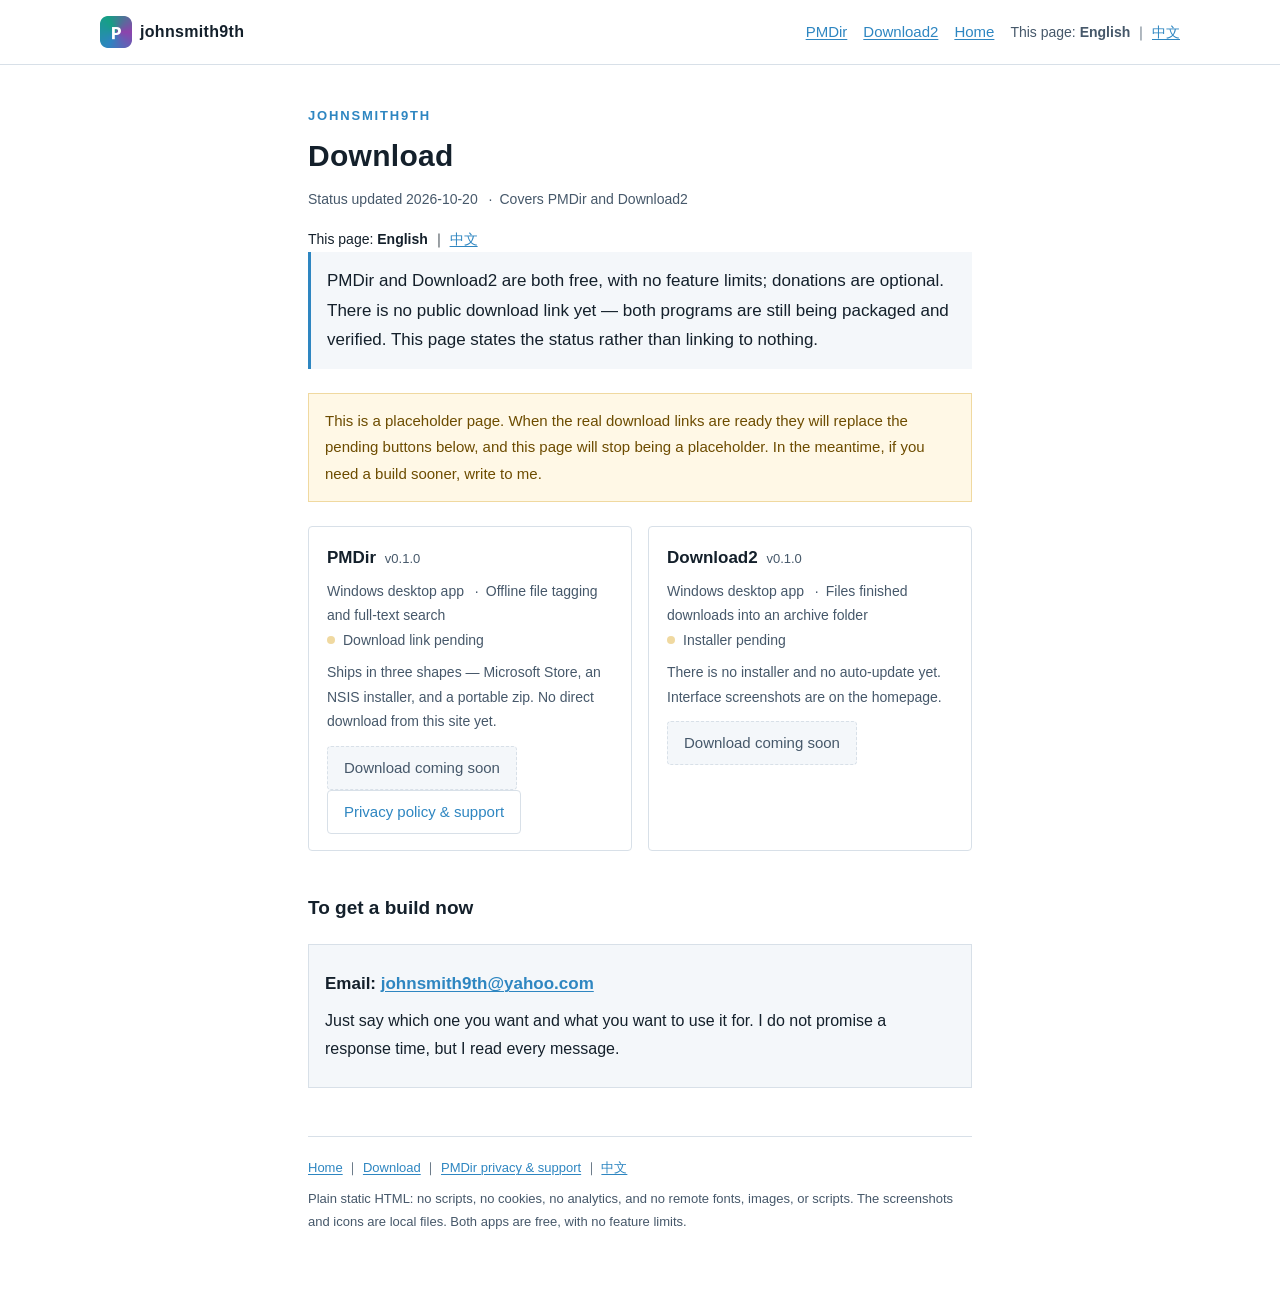
==== docs/downloads-en.html @ 08e50e8e "Add product site for PMDir and Download2 Publishes a bilingual (zh-CN / en) homepage for the two Win" ====
<!DOCTYPE html>
<html lang="en">
  <head>
    <meta charset="utf-8" />
    <meta name="viewport" content="width=device-width, initial-scale=1" />
    <title>Download — PMDir and Download2</title>
    <meta
      name="description"
      content="Download status for PMDir and Download2. Both apps are free with no feature limits; the public download links are not available yet."
    />
    <link rel="stylesheet" href="styles.css" />
  </head>
  <body>
    <header class="site">
      <div class="wrap site__bar">
        <a class="brandmark" href="index-en.html">
          <img src="assets/pmdir/icon.png" width="32" height="32" alt="" decoding="async" />
          <span>johnsmith9th</span>
        </a>
        <nav class="sitenav" aria-label="Site navigation">
          <a href="index-en.html#pmdir">PMDir</a>
          <a href="index-en.html#download2">Download2</a>
          <a href="index-en.html">Home</a>
          <span class="lang">This page: <strong>English</strong> ｜ <a href="downloads.html">中文</a></span>
        </nav>
      </div>
    </header>

    <div class="wrap wrap--narrow">
      <p class="brand">johnsmith9th</p>
      <h1>Download</h1>
      <p class="meta">
        <span>Status updated 2026-10-20</span> <span>Covers PMDir and Download2</span>
      </p>
      <p class="lang">This page: <strong>English</strong> ｜ <a href="downloads.html">中文</a></p>

      <p class="lede">
        PMDir and Download2 are both free, with no feature limits; donations are optional.
        There is no public download link yet — both programs are still being packaged and
        verified. This page states the status rather than linking to nothing.
      </p>

      <div class="note">
        This is a placeholder page. When the real download links are ready they will replace
        the pending buttons below, and this page will stop being a placeholder. In the
        meantime, if you need a build sooner, write to me.
      </div>

      <div class="cards">
        <div class="card card--pending" id="dl-pmdir">
          <h2>PMDir <span class="ver">v0.1.0</span></h2>
          <p class="meta">
            <span>Windows desktop app</span> <span>Offline file tagging and full-text search</span>
          </p>
          <p class="pending"><span class="pending__dot"></span>Download link pending</p>
          <p class="card__note">
            Ships in three shapes — Microsoft Store, an NSIS installer, and a portable zip. No
            direct download from this site yet.
          </p>
          <!-- TODO-RELEASE-URL: replace the pending block below with
               <a class="btn btn--primary" href="PMDIR_RELEASE_URL">Download PMDir v0.1.0</a> -->
          <p>
            <span class="btn btn--pending" data-release="TODO-RELEASE-URL" aria-disabled="true">Download coming soon</span>
          </p>
          <p><a class="btn" href="pmdir/privacy-en.html">Privacy policy &amp; support</a></p>
        </div>

        <div class="card card--pending" id="dl-download2">
          <h2>Download2 <span class="ver">v0.1.0</span></h2>
          <p class="meta">
            <span>Windows desktop app</span> <span>Files finished downloads into an archive folder</span>
          </p>
          <p class="pending"><span class="pending__dot"></span>Installer pending</p>
          <p class="card__note">
            There is no installer and no auto-update yet. Interface screenshots are on the
            homepage.
          </p>
          <!-- TODO-RELEASE-URL: replace the pending block below with
               <a class="btn btn--primary" href="DOWNLOAD2_RELEASE_URL">Download Download2 v0.1.0</a> -->
          <p>
            <span class="btn btn--pending" data-release="TODO-RELEASE-URL" aria-disabled="true">Download coming soon</span>
          </p>
        </div>
      </div>

      <h2>To get a build now</h2>
      <div class="contact">
        <p class="mail">
          Email: <a href="mailto:johnsmith9th@yahoo.com?subject=PMDir%20download%20request">johnsmith9th@yahoo.com</a>
        </p>
        <p>
          Just say which one you want and what you want to use it for. I do not promise a
          response time, but I read every message.
        </p>
      </div>

      <footer class="doc">
        <nav>
          <a href="index-en.html">Home</a> ｜ <a href="downloads-en.html">Download</a> ｜
          <a href="pmdir/privacy-en.html">PMDir privacy &amp; support</a> ｜
          <a href="index.html">中文</a>
        </nav>
        <p>
          Plain static HTML: no scripts, no cookies, no analytics, and no remote fonts, images,
          or scripts. The screenshots and icons are local files. Both apps are free, with no
          feature limits.
        </p>
      </footer>
    </div>
  </body>
</html>
---- docs/styles.css ----
/* 首页与下载页的样式。docs/pmdir/ 是一个独立子站，它自己的 styles.css 保持原样，
   这里只把同一套配色复制了一份，两边共用同一套变量名，看起来才像同一个站。
   两边都不要出现任何 http(s) 远程资源：一行远程字体就会让「本应用不联网」那句话打折。 */

:root {
  /* —— 与 docs/pmdir/styles.css 逐字一致的配色 —— */
  --ink: #14202b;
  --ink-soft: #46586a;
  --line: #d8e0e8;
  --bg: #ffffff;
  --bg-soft: #f4f7fa;
  --primary: #2e86c1;
  --primary-ink: #ffffff;
  --warn-bg: #fff8e6;
  --warn-line: #f0d9a0;
  --warn-ink: #6d4c00;
  --code-bg: #eef2f6;

  /* —— 布局宽度 —— */
  --wrap: 70rem;
  --wrap-narrow: 44rem;

  /* —— 截图框：固定色，不随主题变（画面属于软件，不属于页面） —— */
  --shot-edge-light: #d9dfe6;
  --shot-edge-dark: #2a313c;
  --shot-shadow: 0 1px 2px rgba(20, 32, 43, 0.1), 0 12px 30px rgba(20, 32, 43, 0.13);

  /* —— Download2 截图自带的「桌面」底色（固定灰，深浅主题都一样） —— */
  --surface-desktop: #6e6e6e;
}

@media (prefers-color-scheme: dark) {
  :root {
    --ink: #e6edf3;
    --ink-soft: #a9b8c6;
    --line: #30394a;
    --bg: #161a20;
    --bg-soft: #1d232b;
    --primary: #5aa9d6;
    --primary-ink: #0d1117;
    --warn-bg: #2a2415;
    --warn-line: #5c4f24;
    --warn-ink: #e8d5a2;
    --code-bg: #222a34;

    --shot-shadow: 0 1px 2px rgba(0, 0, 0, 0.55), 0 12px 30px rgba(0, 0, 0, 0.5);
  }
}

* {
  box-sizing: border-box;
}

body {
  margin: 0;
  background: var(--bg);
  color: var(--ink);
  font-family:
    -apple-system, BlinkMacSystemFont, 'Segoe UI', Roboto, 'Noto Sans SC',
    'Microsoft YaHei', sans-serif;
  line-height: 1.75;
  font-size: 16px;
  -webkit-text-size-adjust: 100%;
}

.wrap {
  max-width: var(--wrap);
  margin: 0 auto;
  padding: 2.5rem 1.25rem 4rem;
}

.wrap--narrow {
  max-width: var(--wrap-narrow);
}

[id] {
  scroll-margin-top: 1.5rem;
}

/* ---------- 顶部条 ---------- */

.site {
  border-bottom: 1px solid var(--line);
  background: var(--bg);
}

.site__bar {
  display: flex;
  flex-wrap: wrap;
  align-items: center;
  justify-content: space-between;
  gap: 0.75rem 1.5rem;
  padding-top: 1rem;
  padding-bottom: 1rem;
}

.brandmark {
  display: inline-flex;
  align-items: center;
  gap: 0.5rem;
  font-weight: 600;
  letter-spacing: 0.02em;
  text-decoration: none;
  color: inherit;
}

.brandmark img {
  display: block;
  width: 32px;
  height: 32px;
  border-radius: 6px;
}

.sitenav {
  display: flex;
  flex-wrap: wrap;
  align-items: center;
  gap: 0.375rem 1rem;
  font-size: 0.9375rem;
}

.sitenav .lang {
  margin: 0;
  font-size: 0.875rem;
  color: var(--ink-soft);
}

/* ---------- 通用排版（与 docs/pmdir/styles.css 保持一致） ---------- */

.brand {
  font-size: 0.8125rem;
  letter-spacing: 0.14em;
  text-transform: uppercase;
  color: var(--primary);
  font-weight: 600;
  margin: 0 0 0.5rem;
}

.eyebrow {
  font-size: 0.8125rem;
  letter-spacing: 0.14em;
  text-transform: uppercase;
  color: var(--ink-soft);
  font-weight: 600;
  margin: 0 0 0.5rem;
}

h1 {
  font-size: 1.875rem;
  line-height: 1.3;
  margin: 0 0 0.75rem;
  letter-spacing: 0.01em;
}

h2 {
  font-size: 1.1875rem;
  margin: 2.25rem 0 0.625rem;
  padding-top: 0.25rem;
}

h3 {
  font-size: 1rem;
  margin: 1.5rem 0 0.375rem;
}

p,
li {
  margin: 0.5rem 0;
}

ul {
  padding-left: 1.25rem;
}

.meta {
  margin: 0;
  font-size: 0.875rem;
  color: var(--ink-soft);
}

.meta span + span::before {
  content: '·';
  margin: 0 0.5em;
}

.lang {
  margin: 1rem 0 0;
  font-size: 0.875rem;
}

.lede {
  font-size: 1.0625rem;
  color: var(--ink);
  background: var(--bg-soft);
  border-left: 3px solid var(--primary);
  padding: 0.875rem 1rem;
  margin: 0 0 1.5rem;
}

.note {
  background: var(--warn-bg);
  border: 1px solid var(--warn-line);
  color: var(--warn-ink);
  padding: 0.875rem 1rem;
  margin: 1.25rem 0;
  font-size: 0.9375rem;
}

code,
kbd {
  background: var(--code-bg);
  padding: 0.1em 0.4em;
  border-radius: 3px;
  font-family: ui-monospace, 'Cascadia Mono', Consolas, 'Courier New', monospace;
  font-size: 0.875em;
  /* 首页的要点栏比 pmdir 的文档列窄，break-all 会把 .crdownload 拆成两行 */
  word-break: normal;
  overflow-wrap: break-word;
}

pre {
  background: var(--code-bg);
  padding: 0.875rem 1rem;
  border-radius: 4px;
  overflow-x: auto;
  font-size: 0.875rem;
}

pre code {
  background: none;
  padding: 0;
  word-break: normal;
}

a {
  color: var(--primary);
  text-decoration-thickness: 1px;
  text-underline-offset: 2px;
}

a:focus-visible {
  outline: 2px solid var(--primary);
  outline-offset: 2px;
}

table {
  border-collapse: collapse;
  width: 100%;
  margin: 1rem 0;
  font-size: 0.9375rem;
}

th,
td {
  border: 1px solid var(--line);
  padding: 0.5rem 0.625rem;
  text-align: left;
  vertical-align: top;
}

th {
  background: var(--bg-soft);
  font-weight: 600;
}

.contact {
  border: 1px solid var(--line);
  background: var(--bg-soft);
  padding: 1rem;
  margin: 1.25rem 0;
}

.contact .mail {
  font-size: 1.0625rem;
  font-weight: 600;
}

footer.doc {
  margin-top: 3rem;
  padding-top: 1.25rem;
  border-top: 1px solid var(--line);
  font-size: 0.8125rem;
  color: var(--ink-soft);
}

footer.doc nav {
  margin-bottom: 0.5rem;
}

/* ---------- 卡片 ---------- */

.cards {
  display: grid;
  gap: 1rem;
  margin: 1.5rem 0;
}

@media (min-width: 40rem) {
  .cards {
    grid-template-columns: 1fr 1fr;
  }
}

.card {
  border: 1px solid var(--line);
  border-radius: 4px;
  padding: 1rem 1.125rem;
  text-decoration: none;
  color: inherit;
  display: block;
}

a.card:hover {
  border-color: var(--primary);
  background: var(--bg-soft);
}

.card h2 {
  margin: 0 0 0.375rem;
  padding: 0;
  font-size: 1.0625rem;
}

.card p {
  margin: 0;
  font-size: 0.875rem;
  color: var(--ink-soft);
}

.card--pending .card__note {
  margin: 0.5rem 0 0.75rem;
}

.card .ver {
  font-size: 0.8125rem;
  font-weight: 400;
  color: var(--ink-soft);
  margin-left: 0.25rem;
}

/* ---------- 按钮 ---------- */

.actions {
  display: flex;
  flex-wrap: wrap;
  gap: 0.625rem;
  margin: 1.5rem 0;
}

.btn {
  display: inline-block;
  padding: 0.5rem 1rem;
  border: 1px solid var(--line);
  border-radius: 4px;
  text-decoration: none;
  color: var(--primary);
  font-size: 0.9375rem;
  background: var(--bg);
}

.btn:hover {
  border-color: var(--primary);
}

.btn--primary {
  background: var(--primary);
  color: var(--primary-ink);
  border-color: var(--primary);
}

.btn--pending {
  color: var(--ink-soft);
  background: var(--bg-soft);
  border-style: dashed;
  cursor: not-allowed;
}

.pending {
  display: flex;
  align-items: center;
  gap: 0.5rem;
  font-size: 0.9375rem;
  color: var(--warn-ink);
  margin: 0.5rem 0;
}

.pending__dot {
  width: 0.5rem;
  height: 0.5rem;
  border-radius: 50%;
  background: var(--warn-line);
  flex: none;
}

/* ---------- 主页版式 ---------- */

.hero {
  padding-bottom: 0.5rem;
}

.hero h1 {
  font-size: 2.125rem;
  margin-bottom: 1rem;
}

.section {
  border-top: 1px solid var(--line);
  margin-top: 3rem;
  padding-top: 0.5rem;
}

.section > h2:first-of-type {
  margin-top: 1.5rem;
}

.split {
  display: grid;
  gap: 2rem 2.5rem;
  align-items: start;
}

@media (min-width: 64rem) {
  .split {
    grid-template-columns: minmax(0, 1.05fr) minmax(0, 0.95fr);
  }
}

.hicon {
  display: inline-block;
  width: 40px;
  height: 40px;
  border-radius: 8px;
  vertical-align: -0.5em;
  margin-right: 0.5rem;
}

.feats {
  display: grid;
  gap: 0.25rem 2rem;
  margin: 1.25rem 0;
  padding: 0;
  list-style: none;
}

@media (min-width: 40rem) {
  .feats {
    grid-template-columns: 1fr 1fr;
  }
}

.feats li {
  margin: 0.5rem 0;
  padding-left: 1.125rem;
  position: relative;
  font-size: 0.9375rem;
}

.feats li::before {
  content: '';
  position: absolute;
  left: 0;
  top: 0.6875rem;
  width: 0.375rem;
  height: 0.375rem;
  border-radius: 50%;
  background: var(--primary);
}

.prose {
  max-width: var(--wrap-narrow);
}

/* ---------- 截图 ---------- */

/* 截图是窗口的照片：直角 + 一圈属于它自己的边 + 一层投影。
   不用圆角 —— 圆角会在四个角露出页面底色，浅色页上是白点、深色页上是黑点。 */
.shot {
  display: block;
  max-width: 100%;
  height: auto;
  border: 1px solid var(--shot-edge-light);
  box-shadow: var(--shot-shadow);
}

.shot--dark {
  border-color: var(--shot-edge-dark);
}

.shot--fill {
  width: 100%;
}

.shotfig {
  margin: 1.75rem 0 0;
}

.shotfig figcaption {
  margin-top: 0.625rem;
  font-size: 0.875rem;
  color: var(--ink-soft);
}

.shotrow {
  display: grid;
  gap: 1.5rem;
  margin: 1.75rem 0 0;
}

@media (min-width: 64rem) {
  .shotrow {
    grid-template-columns: 1fr 1fr;
  }
}

/* Download2 的截图自带一片灰「桌面」底。让它保持原样，
   外层只补同样颜色的底，四个角就接缝不上。 */
.shotbox {
  margin: 0;
  background: var(--surface-desktop);
  overflow: hidden;
}

.shotbox img {
  display: block;
  width: auto;
  max-width: 100%;
  height: auto;
  margin: 0 auto;
}

.pillfig {
  margin: 2rem 0 0;
}

.pillfig__box {
  display: flex;
  justify-content: center;
  padding: 1.5rem 1rem;
  max-width: 32rem;
  margin: 0 auto;
}

.pillfig figcaption {
  margin-top: 0.5rem;
  font-size: 0.875rem;
  color: var(--ink-soft);
  text-align: center;
}
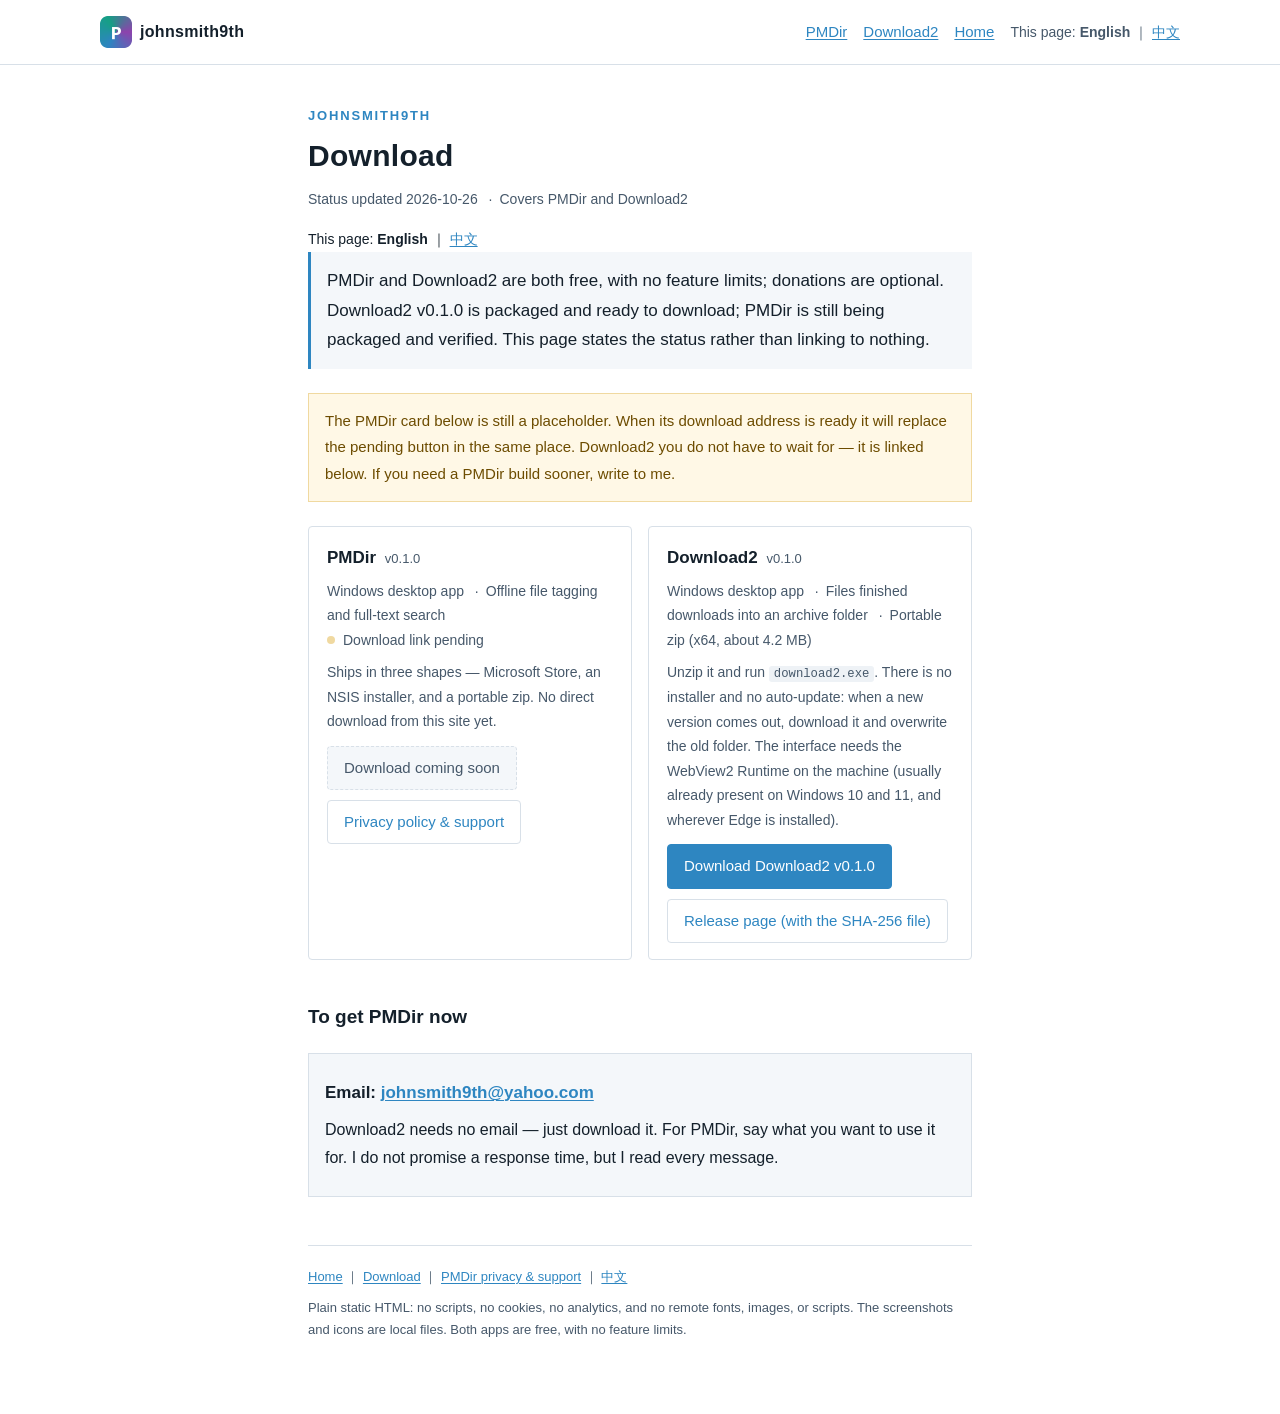
==== commit 37b8ffd9: "Wire up the Download2 v0.1.0 download link The release is published, so the download page stops bein" ====
--- a/docs/downloads-en.html
+++ b/docs/downloads-en.html
@@ -6,7 +6,7 @@
     <title>Download — PMDir and Download2</title>
     <meta
       name="description"
-      content="Download status for PMDir and Download2. Both apps are free with no feature limits; the public download links are not available yet."
+      content="Download status for PMDir and Download2. Both apps are free with no feature limits; Download2 v0.1.0 is available as a portable zip, while the public PMDir link is still pending."
     />
     <link rel="stylesheet" href="styles.css" />
   </head>
@@ -30,20 +30,20 @@
       <p class="brand">johnsmith9th</p>
       <h1>Download</h1>
       <p class="meta">
-        <span>Status updated 2026-10-20</span> <span>Covers PMDir and Download2</span>
+        <span>Status updated 2026-10-26</span> <span>Covers PMDir and Download2</span>
       </p>
       <p class="lang">This page: <strong>English</strong> ｜ <a href="downloads.html">中文</a></p>
 
       <p class="lede">
         PMDir and Download2 are both free, with no feature limits; donations are optional.
-        There is no public download link yet — both programs are still being packaged and
+        Download2 v0.1.0 is packaged and ready to download; PMDir is still being packaged and
         verified. This page states the status rather than linking to nothing.
       </p>
 
       <div class="note">
-        This is a placeholder page. When the real download links are ready they will replace
-        the pending buttons below, and this page will stop being a placeholder. In the
-        meantime, if you need a build sooner, write to me.
+        The PMDir card below is still a placeholder. When its download address is ready it will
+        replace the pending button in the same place. Download2 you do not have to wait for — it
+        is linked below. If you need a PMDir build sooner, write to me.
       </div>
 
       <div class="cards">
@@ -59,38 +59,47 @@
           </p>
           <!-- TODO-RELEASE-URL: replace the pending block below with
                <a class="btn btn--primary" href="PMDIR_RELEASE_URL">Download PMDir v0.1.0</a> -->
-          <p>
+          <p class="actions">
             <span class="btn btn--pending" data-release="TODO-RELEASE-URL" aria-disabled="true">Download coming soon</span>
+            <a class="btn" href="pmdir/privacy-en.html">Privacy policy &amp; support</a>
           </p>
-          <p><a class="btn" href="pmdir/privacy-en.html">Privacy policy &amp; support</a></p>
         </div>
 
-        <div class="card card--pending" id="dl-download2">
+        <div class="card" id="dl-download2">
           <h2>Download2 <span class="ver">v0.1.0</span></h2>
           <p class="meta">
             <span>Windows desktop app</span> <span>Files finished downloads into an archive folder</span>
+            <span>Portable zip (x64, about 4.2 MB)</span>
           </p>
-          <p class="pending"><span class="pending__dot"></span>Installer pending</p>
           <p class="card__note">
-            There is no installer and no auto-update yet. Interface screenshots are on the
-            homepage.
+            Unzip it and run <code>download2.exe</code>. There is no installer and no
+            auto-update: when a new version comes out, download it and overwrite the old folder.
+            The interface needs the WebView2 Runtime on the machine (usually already present on
+            Windows 10 and 11, and wherever Edge is installed).
           </p>
-          <!-- TODO-RELEASE-URL: replace the pending block below with
-               <a class="btn btn--primary" href="DOWNLOAD2_RELEASE_URL">Download Download2 v0.1.0</a> -->
-          <p>
-            <span class="btn btn--pending" data-release="TODO-RELEASE-URL" aria-disabled="true">Download coming soon</span>
+          <p class="actions">
+            <a
+              class="btn btn--primary"
+              href="https://github.com/johnsmith9th/download2/releases/download/v0.1.0/download2-0.1.0-windows-x64.zip"
+              >Download Download2 v0.1.0</a
+            >
+            <a
+              class="btn"
+              href="https://github.com/johnsmith9th/download2/releases/tag/v0.1.0"
+              >Release page (with the SHA-256 file)</a
+            >
           </p>
         </div>
       </div>
 
-      <h2>To get a build now</h2>
+      <h2>To get PMDir now</h2>
       <div class="contact">
         <p class="mail">
           Email: <a href="mailto:johnsmith9th@yahoo.com?subject=PMDir%20download%20request">johnsmith9th@yahoo.com</a>
         </p>
         <p>
-          Just say which one you want and what you want to use it for. I do not promise a
-          response time, but I read every message.
+          Download2 needs no email — just download it. For PMDir, say what you want to use it
+          for. I do not promise a response time, but I read every message.
         </p>
       </div>
 
--- a/docs/styles.css
+++ b/docs/styles.css
@@ -327,8 +327,13 @@
   color: var(--ink-soft);
 }
 
-.card--pending .card__note {
+.card .card__note {
   margin: 0.5rem 0 0.75rem;
+}
+
+/* 卡片里的按钮组不要继承 .actions 在正文里的那套上下留白。 */
+.card .actions {
+  margin: 0;
 }
 
 .card .ver {
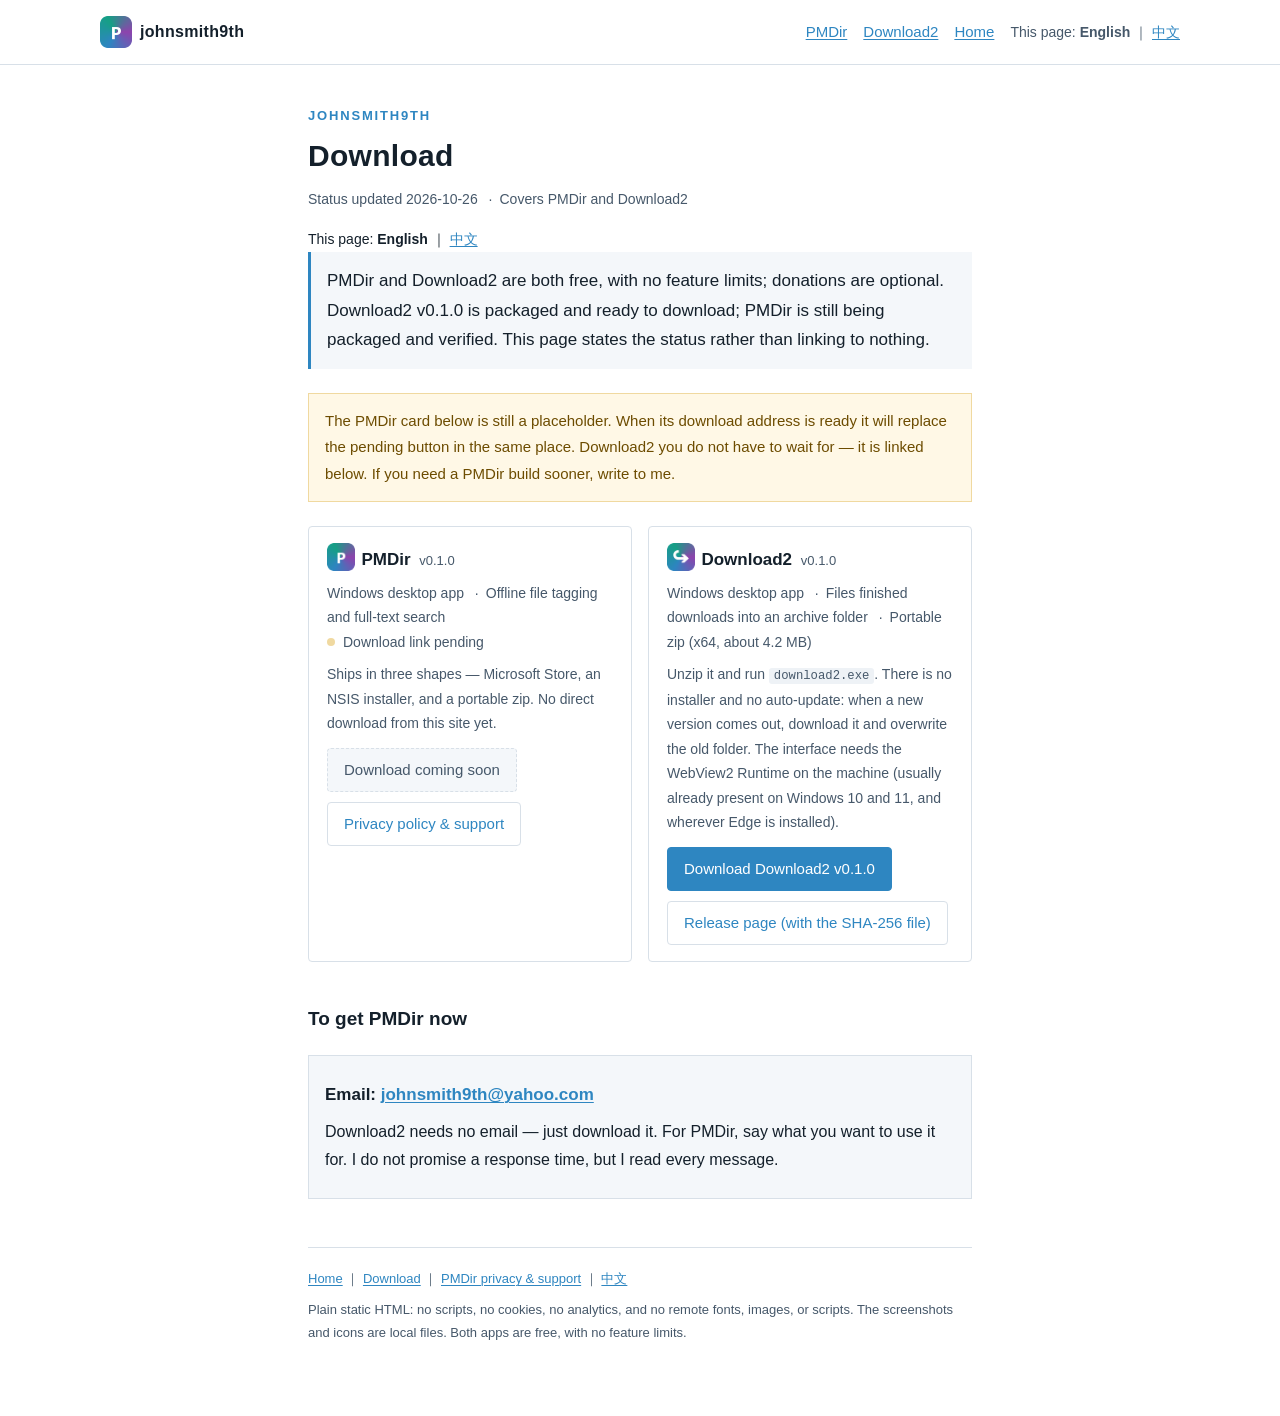
==== commit a2882426: "Show app icons on the product and download pages Download2 now ships an app icon, so both product he" ====
--- a/docs/downloads-en.html
+++ b/docs/downloads-en.html
@@ -48,7 +48,9 @@
 
       <div class="cards">
         <div class="card card--pending" id="dl-pmdir">
-          <h2>PMDir <span class="ver">v0.1.0</span></h2>
+          <h2>
+            <img class="hicon" src="assets/pmdir/icon.png" width="28" height="28" alt="" decoding="async" />PMDir <span class="ver">v0.1.0</span>
+          </h2>
           <p class="meta">
             <span>Windows desktop app</span> <span>Offline file tagging and full-text search</span>
           </p>
@@ -66,7 +68,9 @@
         </div>
 
         <div class="card" id="dl-download2">
-          <h2>Download2 <span class="ver">v0.1.0</span></h2>
+          <h2>
+            <img class="hicon" src="assets/download2/icon.png" width="28" height="28" alt="" decoding="async" />Download2 <span class="ver">v0.1.0</span>
+          </h2>
           <p class="meta">
             <span>Windows desktop app</span> <span>Files finished downloads into an archive folder</span>
             <span>Portable zip (x64, about 4.2 MB)</span>
--- a/docs/styles.css
+++ b/docs/styles.css
@@ -439,6 +439,14 @@
   margin-right: 0.5rem;
 }
 
+.card .hicon {
+  width: 28px;
+  height: 28px;
+  border-radius: 6px;
+  vertical-align: -0.35em;
+  margin-right: 0.4rem;
+}
+
 .feats {
   display: grid;
   gap: 0.25rem 2rem;
